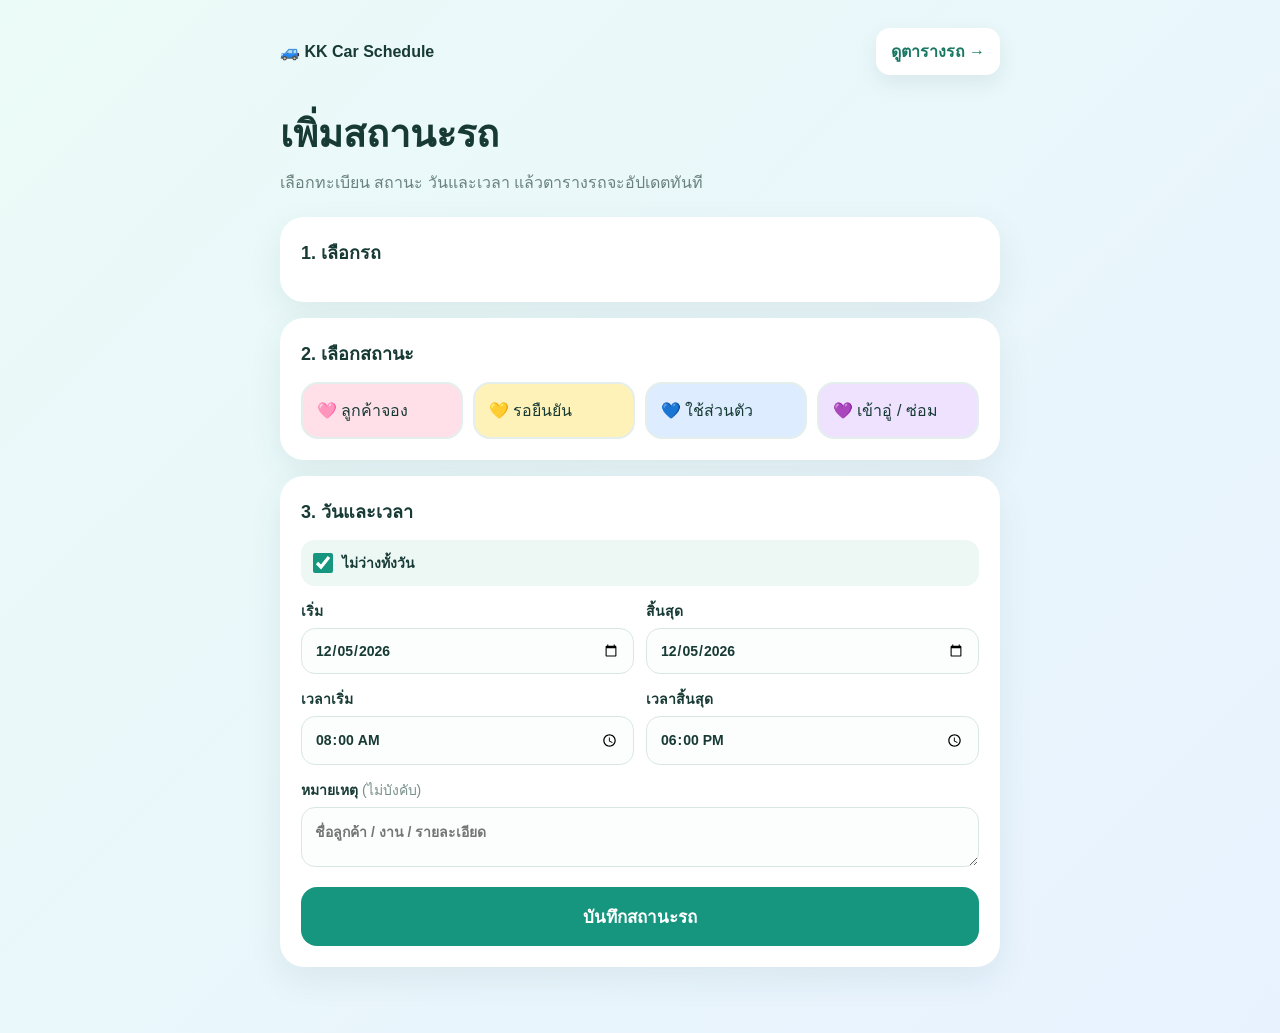
==== Index.html @ 6d75eabf "Add files via upload" ====
<!doctype html>
<html lang="th"><head><base target="_top"><meta name="viewport" content="width=device-width,initial-scale=1"><title>KK Car Schedule</title>
<style>:root{--ink:#173a35;--muted:#69827d;--teal:#16967f;--mint:#dff7ef;--pink:#ffe0e8;--yellow:#fff2b8;--blue:#ddecff;--purple:#eee2ff}*{box-sizing:border-box}body{margin:0;min-height:100vh;background:linear-gradient(135deg,#ebfbf7,#e8f2ff);color:var(--ink);font:16px -apple-system,BlinkMacSystemFont,"Segoe UI",sans-serif}main{width:min(760px,100%);margin:auto;padding:28px 20px 50px}.nav{display:flex;justify-content:space-between;align-items:center;gap:12px}.brand{font-weight:800}.nav a{background:#fff;color:#177763;font-weight:800;text-decoration:none;padding:11px 15px;border-radius:14px;box-shadow:0 8px 20px #1a514015}h1{font-size:clamp(28px,5vw,38px);margin:28px 0 6px}.intro{color:var(--muted);margin:0 0 22px}.card{background:#fff;border-radius:24px;padding:21px;margin:16px 0;box-shadow:0 12px 34px #194c4014}h2{margin:0 0 14px;font-size:18px}.grid{display:grid;grid-template-columns:repeat(auto-fit,minmax(155px,1fr));gap:10px}.choice{width:100%;border:2px solid #e4efed;background:#fff;border-radius:17px;padding:14px;color:var(--ink);text-align:left;font:inherit;cursor:pointer}.choice.active{border-color:var(--teal);background:var(--mint);box-shadow:0 4px 12px #149b8130}.choice small{display:block;margin-top:5px;color:var(--muted)}.status[data-status="ลูกค้าจอง"]{background:var(--pink)}.status[data-status="รอยืนยัน"]{background:var(--yellow)}.status[data-status="ใช้ส่วนตัว"]{background:var(--blue)}.status[data-status="เข้าอู่ / ซ่อม"]{background:var(--purple)}label{display:block;font-size:14px;font-weight:800;margin-top:14px}input,textarea{display:block;width:100%;margin-top:6px;padding:13px;border:1px solid #d9e7e4;border-radius:14px;font:inherit;color:var(--ink);background:#fcfefd}.dates{display:grid;grid-template-columns:1fr 1fr;gap:12px}.toggle{display:flex;align-items:center;gap:9px;background:#edf8f5;padding:12px;border-radius:14px;cursor:pointer}.toggle input{width:20px;height:20px;margin:0;accent-color:var(--teal)}.save{width:100%;border:0;border-radius:16px;padding:16px;margin-top:20px;background:var(--teal);color:#fff;font:inherit;font-weight:800;font-size:17px;cursor:pointer}.save:disabled{opacity:.65}.modal{position:fixed;inset:0;display:none;place-items:center;padding:18px;background:#10231d88}.modal.show{display:grid}.modal article{width:min(480px,100%);padding:28px;border-radius:26px;background:#fff;text-align:center}.modal h2{font-size:25px;margin:10px 0 8px}.modal p{color:var(--muted);line-height:1.6}.modal a,.modal button{display:block;width:100%;border:0;border-radius:15px;padding:14px;margin-top:10px;font:inherit;font-weight:800;text-decoration:none;cursor:pointer}.modal a{background:var(--teal);color:#fff}.modal button{background:#eaf6f3;color:#167b69}@media(max-width:460px){.dates{grid-template-columns:1fr}main{padding:22px 16px 40px}}</style></head>
<body><main><nav class="nav"><div class="brand">🚙 KK Car Schedule</div><a href="?page=schedule">ดูตารางรถ →</a></nav><h1>เพิ่มสถานะรถ</h1><p class="intro">เลือกทะเบียน สถานะ วันและเวลา แล้วตารางรถจะอัปเดตทันที</p><form id="form"><section class="card"><h2>1. เลือกรถ</h2><div class="grid" id="cars"></div></section><section class="card"><h2>2. เลือกสถานะ</h2><div class="grid"><button type="button" class="choice status" data-status="ลูกค้าจอง">🩷 ลูกค้าจอง</button><button type="button" class="choice status" data-status="รอยืนยัน">💛 รอยืนยัน</button><button type="button" class="choice status" data-status="ใช้ส่วนตัว">💙 ใช้ส่วนตัว</button><button type="button" class="choice status" data-status="เข้าอู่ / ซ่อม">💜 เข้าอู่ / ซ่อม</button></div></section><section class="card"><h2>3. วันและเวลา</h2><label class="toggle"><input id="allDay" type="checkbox" checked> ไม่ว่างทั้งวัน</label><div class="dates"><label>เริ่ม<input id="startDate" type="date" required></label><label>สิ้นสุด<input id="endDate" type="date" required></label></div><div class="dates" id="timeFields" hidden><label>เวลาเริ่ม<input id="startTime" type="time" value="08:00"></label><label>เวลาสิ้นสุด<input id="endTime" type="time" value="18:00"></label></div><label>หมายเหตุ <span style="font-weight:500;color:#78908b">(ไม่บังคับ)</span><textarea id="note" rows="2" placeholder="ชื่อลูกค้า / งาน / รายละเอียด"></textarea></label><button class="save" id="save">บันทึกสถานะรถ</button></section></form></main><div class="modal" id="modal"><article><div style="font-size:48px">✅</div><h2>บันทึกเรียบร้อย</h2><p id="summary"></p><a href="?page=schedule">ดูตารางรถทั้งหมด</a><button type="button" id="again">เพิ่มรายการต่อ</button></article></div>
<script>
const $=s=>document.querySelector(s);let cars=[],selectedCar='',selectedStatus='';const today=new Date().toISOString().slice(0,10);$('#startDate').value=$('#endDate').value=today;const pick=(el,selector)=>{document.querySelectorAll(selector).forEach(x=>x.classList.remove('active'));el.classList.add('active')};const fail=e=>alert((e&&e.message)||e||'เกิดข้อผิดพลาด');
function setup(data){cars=data.cars||[];$('#cars').innerHTML=cars.map(c=>`<button type="button" class="choice car" data-id="${c.id}">🚗 ${c.label}<small>${c.id}</small></button>`).join('');document.querySelectorAll('.car').forEach(b=>b.onclick=()=>{selectedCar=b.dataset.id;pick(b,'.car')});document.querySelectorAll('.status').forEach(b=>b.onclick=()=>{selectedStatus=b.dataset.status;pick(b,'.status')})}
$('#allDay').onchange=e=>$('#timeFields').hidden=e.target.checked;$('#form').onsubmit=e=>{e.preventDefault();if(!selectedCar||!selectedStatus)return alert('กรุณาเลือกรถและสถานะ');const button=$('#save');button.disabled=true;button.textContent='กำลังบันทึก…';google.script.run.withSuccessHandler(()=>{const car=cars.find(c=>c.id===selectedCar);$('#summary').textContent=`${car.label} · ${selectedStatus}`;$('#modal').classList.add('show');button.disabled=false;button.textContent='บันทึกสถานะรถ'}).withFailureHandler(error=>{button.disabled=false;button.textContent='บันทึกสถานะรถ';fail(error)}).saveAvailability({carId:selectedCar,status:selectedStatus,startDate:$('#startDate').value,endDate:$('#endDate').value,startTime:$('#startTime').value,endTime:$('#endTime').value,allDay:$('#allDay').checked,note:$('#note').value})};$('#again').onclick=()=>location.reload();google.script.run.withSuccessHandler(setup).withFailureHandler(fail).getInitialData();
</script></body></html>
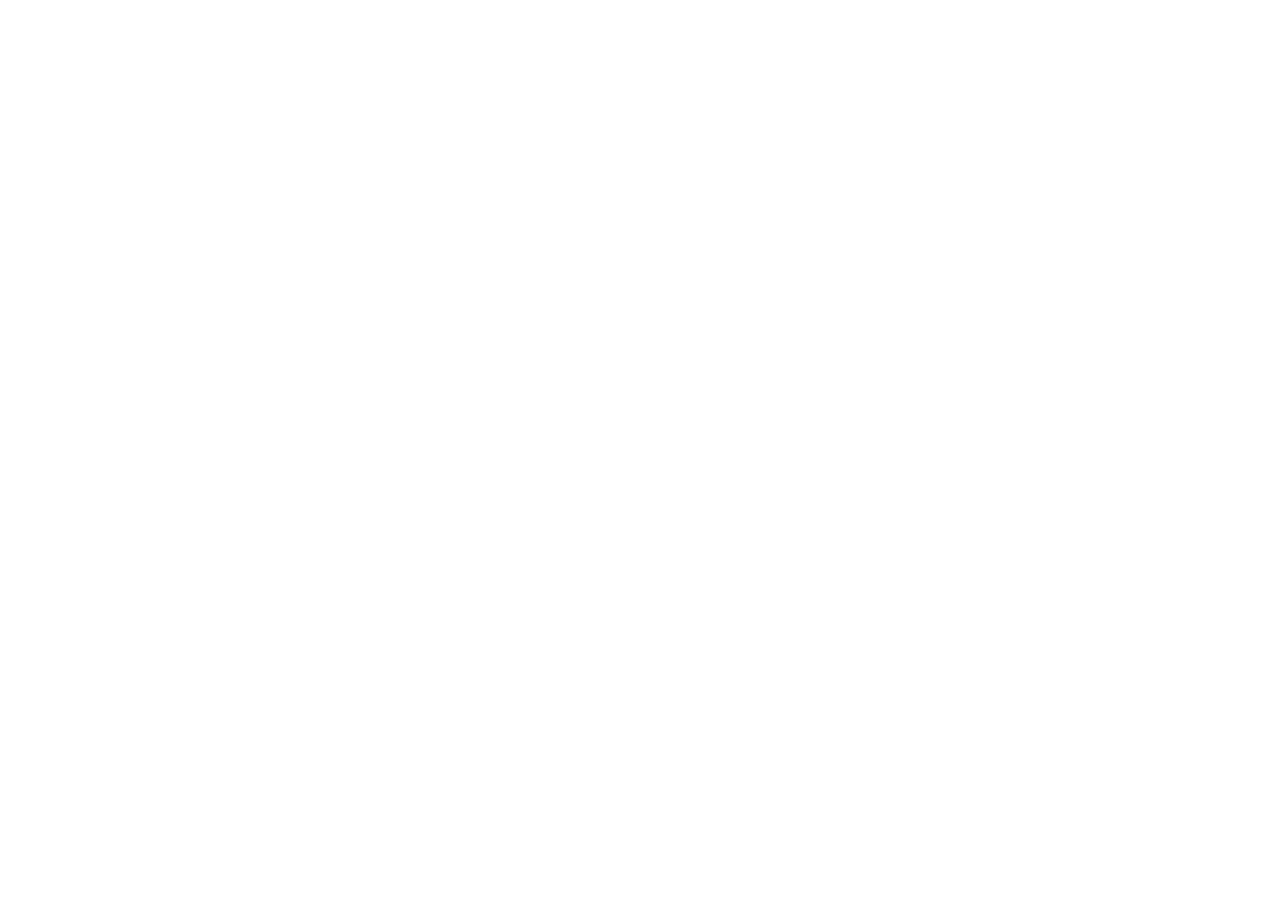
==== commit 8b020c65: "Add files via upload" ====
--- a/Index.html
+++ b/Index.html
@@ -1,9 +1,28 @@
 <!doctype html>
-<html lang="th"><head><base target="_top"><meta name="viewport" content="width=device-width,initial-scale=1"><title>KK Car Schedule</title>
-<style>:root{--ink:#173a35;--muted:#69827d;--teal:#16967f;--mint:#dff7ef;--pink:#ffe0e8;--yellow:#fff2b8;--blue:#ddecff;--purple:#eee2ff}*{box-sizing:border-box}body{margin:0;min-height:100vh;background:linear-gradient(135deg,#ebfbf7,#e8f2ff);color:var(--ink);font:16px -apple-system,BlinkMacSystemFont,"Segoe UI",sans-serif}main{width:min(760px,100%);margin:auto;padding:28px 20px 50px}.nav{display:flex;justify-content:space-between;align-items:center;gap:12px}.brand{font-weight:800}.nav a{background:#fff;color:#177763;font-weight:800;text-decoration:none;padding:11px 15px;border-radius:14px;box-shadow:0 8px 20px #1a514015}h1{font-size:clamp(28px,5vw,38px);margin:28px 0 6px}.intro{color:var(--muted);margin:0 0 22px}.card{background:#fff;border-radius:24px;padding:21px;margin:16px 0;box-shadow:0 12px 34px #194c4014}h2{margin:0 0 14px;font-size:18px}.grid{display:grid;grid-template-columns:repeat(auto-fit,minmax(155px,1fr));gap:10px}.choice{width:100%;border:2px solid #e4efed;background:#fff;border-radius:17px;padding:14px;color:var(--ink);text-align:left;font:inherit;cursor:pointer}.choice.active{border-color:var(--teal);background:var(--mint);box-shadow:0 4px 12px #149b8130}.choice small{display:block;margin-top:5px;color:var(--muted)}.status[data-status="ลูกค้าจอง"]{background:var(--pink)}.status[data-status="รอยืนยัน"]{background:var(--yellow)}.status[data-status="ใช้ส่วนตัว"]{background:var(--blue)}.status[data-status="เข้าอู่ / ซ่อม"]{background:var(--purple)}label{display:block;font-size:14px;font-weight:800;margin-top:14px}input,textarea{display:block;width:100%;margin-top:6px;padding:13px;border:1px solid #d9e7e4;border-radius:14px;font:inherit;color:var(--ink);background:#fcfefd}.dates{display:grid;grid-template-columns:1fr 1fr;gap:12px}.toggle{display:flex;align-items:center;gap:9px;background:#edf8f5;padding:12px;border-radius:14px;cursor:pointer}.toggle input{width:20px;height:20px;margin:0;accent-color:var(--teal)}.save{width:100%;border:0;border-radius:16px;padding:16px;margin-top:20px;background:var(--teal);color:#fff;font:inherit;font-weight:800;font-size:17px;cursor:pointer}.save:disabled{opacity:.65}.modal{position:fixed;inset:0;display:none;place-items:center;padding:18px;background:#10231d88}.modal.show{display:grid}.modal article{width:min(480px,100%);padding:28px;border-radius:26px;background:#fff;text-align:center}.modal h2{font-size:25px;margin:10px 0 8px}.modal p{color:var(--muted);line-height:1.6}.modal a,.modal button{display:block;width:100%;border:0;border-radius:15px;padding:14px;margin-top:10px;font:inherit;font-weight:800;text-decoration:none;cursor:pointer}.modal a{background:var(--teal);color:#fff}.modal button{background:#eaf6f3;color:#167b69}@media(max-width:460px){.dates{grid-template-columns:1fr}main{padding:22px 16px 40px}}</style></head>
-<body><main><nav class="nav"><div class="brand">🚙 KK Car Schedule</div><a href="?page=schedule">ดูตารางรถ →</a></nav><h1>เพิ่มสถานะรถ</h1><p class="intro">เลือกทะเบียน สถานะ วันและเวลา แล้วตารางรถจะอัปเดตทันที</p><form id="form"><section class="card"><h2>1. เลือกรถ</h2><div class="grid" id="cars"></div></section><section class="card"><h2>2. เลือกสถานะ</h2><div class="grid"><button type="button" class="choice status" data-status="ลูกค้าจอง">🩷 ลูกค้าจอง</button><button type="button" class="choice status" data-status="รอยืนยัน">💛 รอยืนยัน</button><button type="button" class="choice status" data-status="ใช้ส่วนตัว">💙 ใช้ส่วนตัว</button><button type="button" class="choice status" data-status="เข้าอู่ / ซ่อม">💜 เข้าอู่ / ซ่อม</button></div></section><section class="card"><h2>3. วันและเวลา</h2><label class="toggle"><input id="allDay" type="checkbox" checked> ไม่ว่างทั้งวัน</label><div class="dates"><label>เริ่ม<input id="startDate" type="date" required></label><label>สิ้นสุด<input id="endDate" type="date" required></label></div><div class="dates" id="timeFields" hidden><label>เวลาเริ่ม<input id="startTime" type="time" value="08:00"></label><label>เวลาสิ้นสุด<input id="endTime" type="time" value="18:00"></label></div><label>หมายเหตุ <span style="font-weight:500;color:#78908b">(ไม่บังคับ)</span><textarea id="note" rows="2" placeholder="ชื่อลูกค้า / งาน / รายละเอียด"></textarea></label><button class="save" id="save">บันทึกสถานะรถ</button></section></form></main><div class="modal" id="modal"><article><div style="font-size:48px">✅</div><h2>บันทึกเรียบร้อย</h2><p id="summary"></p><a href="?page=schedule">ดูตารางรถทั้งหมด</a><button type="button" id="again">เพิ่มรายการต่อ</button></article></div>
-<script>
-const $=s=>document.querySelector(s);let cars=[],selectedCar='',selectedStatus='';const today=new Date().toISOString().slice(0,10);$('#startDate').value=$('#endDate').value=today;const pick=(el,selector)=>{document.querySelectorAll(selector).forEach(x=>x.classList.remove('active'));el.classList.add('active')};const fail=e=>alert((e&&e.message)||e||'เกิดข้อผิดพลาด');
-function setup(data){cars=data.cars||[];$('#cars').innerHTML=cars.map(c=>`<button type="button" class="choice car" data-id="${c.id}">🚗 ${c.label}<small>${c.id}</small></button>`).join('');document.querySelectorAll('.car').forEach(b=>b.onclick=()=>{selectedCar=b.dataset.id;pick(b,'.car')});document.querySelectorAll('.status').forEach(b=>b.onclick=()=>{selectedStatus=b.dataset.status;pick(b,'.status')})}
-$('#allDay').onchange=e=>$('#timeFields').hidden=e.target.checked;$('#form').onsubmit=e=>{e.preventDefault();if(!selectedCar||!selectedStatus)return alert('กรุณาเลือกรถและสถานะ');const button=$('#save');button.disabled=true;button.textContent='กำลังบันทึก…';google.script.run.withSuccessHandler(()=>{const car=cars.find(c=>c.id===selectedCar);$('#summary').textContent=`${car.label} · ${selectedStatus}`;$('#modal').classList.add('show');button.disabled=false;button.textContent='บันทึกสถานะรถ'}).withFailureHandler(error=>{button.disabled=false;button.textContent='บันทึกสถานะรถ';fail(error)}).saveAvailability({carId:selectedCar,status:selectedStatus,startDate:$('#startDate').value,endDate:$('#endDate').value,startTime:$('#startTime').value,endTime:$('#endTime').value,allDay:$('#allDay').checked,note:$('#note').value})};$('#again').onclick=()=>location.reload();google.script.run.withSuccessHandler(setup).withFailureHandler(fail).getInitialData();
-</script></body></html>
+<html lang="th">
+<head>
+  <meta charset="utf-8">
+  <meta name="viewport" content="width=device-width, initial-scale=1">
+  <meta http-equiv="refresh" content="0; url=https://script.google.com/macros/s/AKfycbzb-ZtwopacvCf2KivTTj23bj1u2dh4PTo7BT92wiLGlO-mhOkWk9PBip5YYASBbJc4MQ/exec">
+  <title>KK Car Schedule</title>
+  <style>
+    :root{--ink:#173a35;--muted:#69827d;--teal:#16967f;--mint:#dff7ef;--pink:#ffe0e8;--yellow:#fff2b8;--blue:#ddecff;--purple:#eee2ff}*{box-sizing:border-box}body{margin:0;min-height:100vh;background:linear-gradient(135deg,#ebfbf7,#e8f2ff);color:var(--ink);font:16px -apple-system,BlinkMacSystemFont,"Segoe UI",sans-serif}main{width:min(760px,100%);margin:auto;padding:28px 20px 50px}.nav{display:flex;justify-content:space-between;align-items:center;gap:12px}.brand{font-weight:800}.nav a{background:#fff;color:#177763;font-weight:800;text-decoration:none;padding:11px 15px;border-radius:14px;box-shadow:0 8px 20px #1a514015}h1{font-size:clamp(28px,5vw,38px);margin:28px 0 6px}.intro{color:var(--muted);margin:0 0 22px}.card{background:#fff;border-radius:24px;padding:21px;margin:16px 0;box-shadow:0 12px 34px #194c4014}h2{margin:0 0 14px;font-size:18px}.grid{display:grid;grid-template-columns:repeat(auto-fit,minmax(155px,1fr));gap:10px}.choice{width:100%;border:2px solid #e4efed;background:#fff;border-radius:17px;padding:14px;color:var(--ink);text-align:left;font:inherit;cursor:pointer}.choice.active{border-color:var(--teal);background:var(--mint);box-shadow:0 4px 12px #149b8130}.choice small{display:block;margin-top:5px;color:var(--muted)}.status[data-status="ลูกค้าจอง"]{background:var(--pink)}.status[data-status="รอยืนยัน"]{background:var(--yellow)}.status[data-status="ใช้ส่วนตัว"]{background:var(--blue)}.status[data-status="เข้าอู่ / ซ่อม"]{background:var(--purple)}label{display:block;font-size:14px;font-weight:800;margin-top:14px}input,textarea{display:block;width:100%;margin-top:6px;padding:13px;border:1px solid #d9e7e4;border-radius:14px;font:inherit;color:var(--ink);background:#fcfefd}.dates{display:grid;grid-template-columns:1fr 1fr;gap:12px}.toggle{display:flex;align-items:center;gap:9px;background:#edf8f5;padding:12px;border-radius:14px;cursor:pointer}.toggle input{width:20px;height:20px;margin:0;accent-color:var(--teal)}.save{width:100%;border:0;border-radius:16px;padding:16px;margin-top:20px;background:var(--teal);color:#fff;font:inherit;font-weight:800;font-size:17px;cursor:pointer}.modal{position:fixed;inset:0;display:none;place-items:center;padding:18px;background:#10231d88}.modal.show{display:grid}.modal article{width:min(480px,100%);padding:28px;border-radius:26px;background:#fff;text-align:center}.modal h2{font-size:25px;margin:10px 0 8px}.modal p{color:var(--muted);line-height:1.6}.modal a,.modal button{display:block;width:100%;border:0;border-radius:15px;padding:14px;margin-top:10px;font:inherit;font-weight:800;text-decoration:none;cursor:pointer}.modal a{background:var(--teal);color:#fff}.modal button{background:#eaf6f3;color:#167b69}@media(max-width:460px){.dates{grid-template-columns:1fr}main{padding:22px 16px 40px}}
+  </style>
+</head>
+<body>
+  <main>
+    <p class="intro">กำลังเปิดระบบตารางรถ… <a href="https://script.google.com/macros/s/AKfycbzb-ZtwopacvCf2KivTTj23bj1u2dh4PTo7BT92wiLGlO-mhOkWk9PBip5YYASBbJc4MQ/exec">กดที่นี่หากหน้าไม่เปลี่ยน</a></p>
+    <nav class="nav"><div class="brand">🚙 KK Car Schedule</div><a href="schedule.html">ดูตารางรถ →</a></nav>
+    <h1>เพิ่มสถานะรถ</h1><p class="intro">เลือกทะเบียน สถานะ วันและเวลา แล้วตารางรถจะอัปเดตทันที</p>
+    <form id="form">
+      <section class="card"><h2>1. เลือกรถ</h2><div class="grid" id="cars"></div></section>
+      <section class="card"><h2>2. เลือกสถานะ</h2><div class="grid"><button type="button" class="choice status" data-status="ลูกค้าจอง">🩷 ลูกค้าจอง</button><button type="button" class="choice status" data-status="รอยืนยัน">💛 รอยืนยัน</button><button type="button" class="choice status" data-status="ใช้ส่วนตัว">💙 ใช้ส่วนตัว</button><button type="button" class="choice status" data-status="เข้าอู่ / ซ่อม">💜 เข้าอู่ / ซ่อม</button></div></section>
+      <section class="card"><h2>3. วันและเวลา</h2><label class="toggle"><input id="allDay" type="checkbox" checked> ไม่ว่างทั้งวัน</label><div class="dates"><label>เริ่ม<input id="startDate" type="date" required></label><label>สิ้นสุด<input id="endDate" type="date" required></label></div><div class="dates" id="timeFields" hidden><label>เวลาเริ่ม<input id="startTime" type="time" value="08:00"></label><label>เวลาสิ้นสุด<input id="endTime" type="time" value="18:00"></label></div><label>หมายเหตุ <span style="font-weight:500;color:#78908b">(ไม่บังคับ)</span><textarea id="note" rows="2" placeholder="ชื่อลูกค้า / งาน / รายละเอียด"></textarea></label><button class="save">บันทึกสถานะรถ</button></section>
+    </form>
+  </main>
+  <div class="modal" id="modal"><article><div style="font-size:48px">✅</div><h2>บันทึกเรียบร้อย</h2><p id="summary"></p><a href="schedule.html">ดูตารางรถทั้งหมด</a><button type="button" id="again">เพิ่มรายการต่อ</button></article></div>
+  <script>
+    const cars=[['ativ2017','กข 1234','Yaris Ativ 2017'],['ativ2019','ขค 5678','Yaris Ativ 2019'],['ativ2021','งจ 9012','Yaris Ativ 2021'],['ativ2022','ฉช 2468','Yaris Ativ 2022'],['yaris2025','ญษ 5555','Yaris All New 2025']];let selectedCar='',selectedStatus='';const $=s=>document.querySelector(s),today=new Date().toISOString().slice(0,10);const readEvents=()=>{try{return JSON.parse(localStorage.getItem('kk-car-events')||'[]')}catch(error){try{return JSON.parse(window.name||'[]')}catch(ignore){return []}}},writeEvents=list=>{try{localStorage.setItem('kk-car-events',JSON.stringify(list))}catch(error){window.name=JSON.stringify(list)}};$('#startDate').value=$('#endDate').value=today;$('#cars').innerHTML=cars.map(c=>`<button type="button" class="choice car" data-id="${c[0]}">🚗 ${c[1]}<small>${c[2]}</small></button>`).join('');const select=(el,s)=>{document.querySelectorAll(s).forEach(x=>x.classList.remove('active'));el.classList.add('active')};document.querySelectorAll('.car').forEach(b=>b.onclick=()=>{selectedCar=b.dataset.id;select(b,'.car')});document.querySelectorAll('.status').forEach(b=>b.onclick=()=>{selectedStatus=b.dataset.status;select(b,'.status')});$('#allDay').onchange=e=>$('#timeFields').hidden=e.target.checked;const dateText=v=>new Date(v+'T00:00:00').toLocaleDateString('th-TH',{day:'numeric',month:'short',year:'numeric'});$('#form').onsubmit=e=>{e.preventDefault();if(!selectedCar||!selectedStatus)return alert('กรุณาเลือกรถและสถานะ');const item={id:crypto.randomUUID(),carId:selectedCar,status:selectedStatus,startDate:$('#startDate').value,endDate:$('#endDate').value,allDay:$('#allDay').checked,startTime:$('#startTime').value,endTime:$('#endTime').value,note:$('#note').value,source:'manual',active:true};const list=readEvents();list.push(item);writeEvents(list);const car=cars.find(c=>c[0]===selectedCar);$('#summary').textContent=`${car[1]} · ${selectedStatus} · ${dateText(item.startDate)}${item.endDate!==item.startDate?' ถึง '+dateText(item.endDate):''}`;$('#modal').classList.add('show')};$('#again').onclick=()=>{location.reload()};
+  </script>
+</body>
+</html>
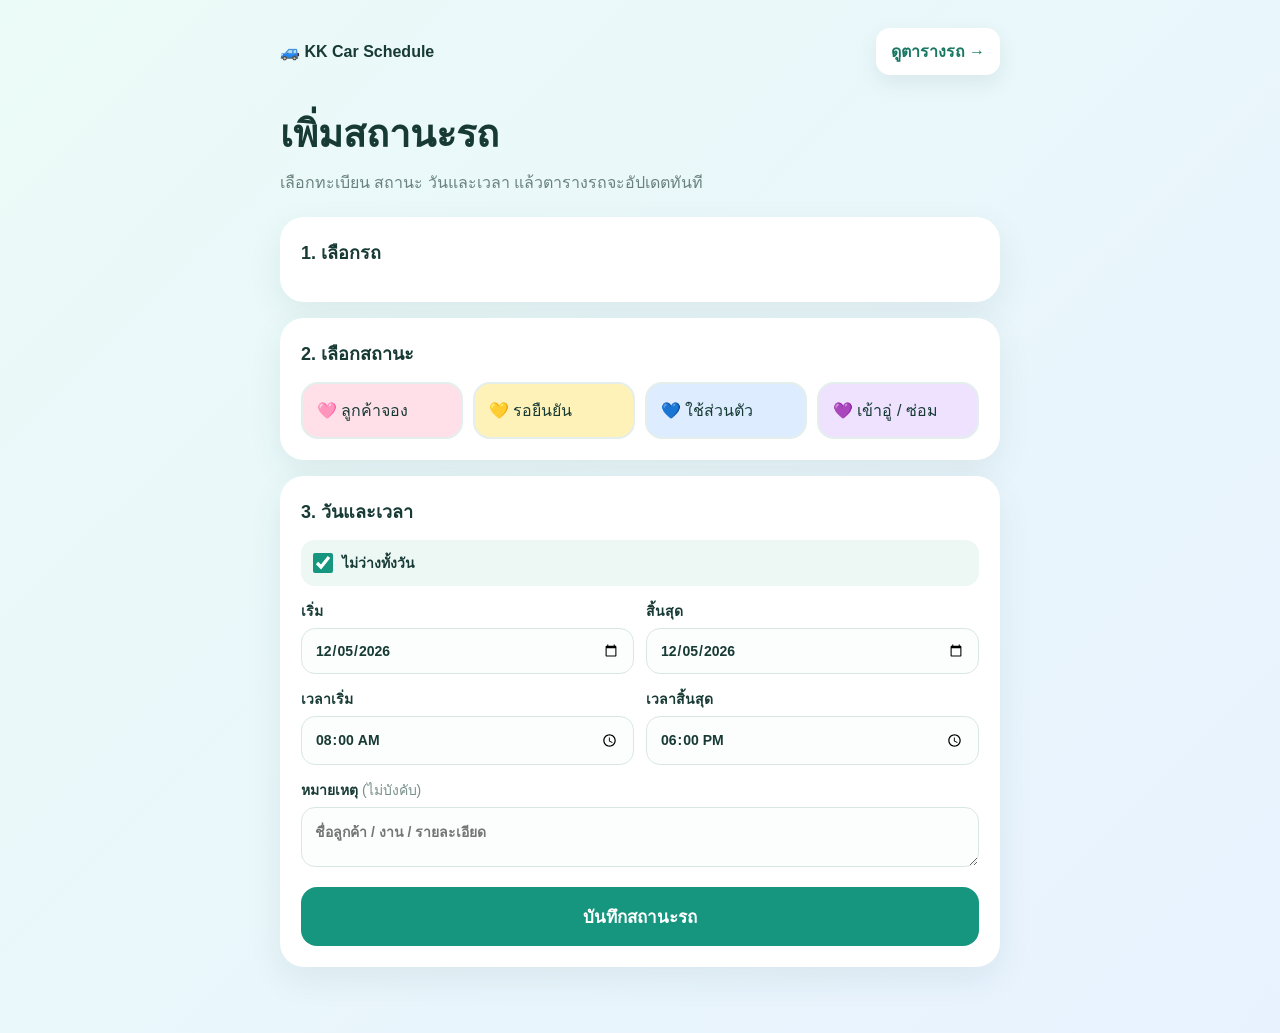
==== commit 139da4a4: "Add files via upload" ====
--- a/Index.html
+++ b/Index.html
@@ -1,28 +1,9 @@
 <!doctype html>
-<html lang="th">
-<head>
-  <meta charset="utf-8">
-  <meta name="viewport" content="width=device-width, initial-scale=1">
-  <meta http-equiv="refresh" content="0; url=https://script.google.com/macros/s/AKfycbzb-ZtwopacvCf2KivTTj23bj1u2dh4PTo7BT92wiLGlO-mhOkWk9PBip5YYASBbJc4MQ/exec">
-  <title>KK Car Schedule</title>
-  <style>
-    :root{--ink:#173a35;--muted:#69827d;--teal:#16967f;--mint:#dff7ef;--pink:#ffe0e8;--yellow:#fff2b8;--blue:#ddecff;--purple:#eee2ff}*{box-sizing:border-box}body{margin:0;min-height:100vh;background:linear-gradient(135deg,#ebfbf7,#e8f2ff);color:var(--ink);font:16px -apple-system,BlinkMacSystemFont,"Segoe UI",sans-serif}main{width:min(760px,100%);margin:auto;padding:28px 20px 50px}.nav{display:flex;justify-content:space-between;align-items:center;gap:12px}.brand{font-weight:800}.nav a{background:#fff;color:#177763;font-weight:800;text-decoration:none;padding:11px 15px;border-radius:14px;box-shadow:0 8px 20px #1a514015}h1{font-size:clamp(28px,5vw,38px);margin:28px 0 6px}.intro{color:var(--muted);margin:0 0 22px}.card{background:#fff;border-radius:24px;padding:21px;margin:16px 0;box-shadow:0 12px 34px #194c4014}h2{margin:0 0 14px;font-size:18px}.grid{display:grid;grid-template-columns:repeat(auto-fit,minmax(155px,1fr));gap:10px}.choice{width:100%;border:2px solid #e4efed;background:#fff;border-radius:17px;padding:14px;color:var(--ink);text-align:left;font:inherit;cursor:pointer}.choice.active{border-color:var(--teal);background:var(--mint);box-shadow:0 4px 12px #149b8130}.choice small{display:block;margin-top:5px;color:var(--muted)}.status[data-status="ลูกค้าจอง"]{background:var(--pink)}.status[data-status="รอยืนยัน"]{background:var(--yellow)}.status[data-status="ใช้ส่วนตัว"]{background:var(--blue)}.status[data-status="เข้าอู่ / ซ่อม"]{background:var(--purple)}label{display:block;font-size:14px;font-weight:800;margin-top:14px}input,textarea{display:block;width:100%;margin-top:6px;padding:13px;border:1px solid #d9e7e4;border-radius:14px;font:inherit;color:var(--ink);background:#fcfefd}.dates{display:grid;grid-template-columns:1fr 1fr;gap:12px}.toggle{display:flex;align-items:center;gap:9px;background:#edf8f5;padding:12px;border-radius:14px;cursor:pointer}.toggle input{width:20px;height:20px;margin:0;accent-color:var(--teal)}.save{width:100%;border:0;border-radius:16px;padding:16px;margin-top:20px;background:var(--teal);color:#fff;font:inherit;font-weight:800;font-size:17px;cursor:pointer}.modal{position:fixed;inset:0;display:none;place-items:center;padding:18px;background:#10231d88}.modal.show{display:grid}.modal article{width:min(480px,100%);padding:28px;border-radius:26px;background:#fff;text-align:center}.modal h2{font-size:25px;margin:10px 0 8px}.modal p{color:var(--muted);line-height:1.6}.modal a,.modal button{display:block;width:100%;border:0;border-radius:15px;padding:14px;margin-top:10px;font:inherit;font-weight:800;text-decoration:none;cursor:pointer}.modal a{background:var(--teal);color:#fff}.modal button{background:#eaf6f3;color:#167b69}@media(max-width:460px){.dates{grid-template-columns:1fr}main{padding:22px 16px 40px}}
-  </style>
-</head>
-<body>
-  <main>
-    <p class="intro">กำลังเปิดระบบตารางรถ… <a href="https://script.google.com/macros/s/AKfycbzb-ZtwopacvCf2KivTTj23bj1u2dh4PTo7BT92wiLGlO-mhOkWk9PBip5YYASBbJc4MQ/exec">กดที่นี่หากหน้าไม่เปลี่ยน</a></p>
-    <nav class="nav"><div class="brand">🚙 KK Car Schedule</div><a href="schedule.html">ดูตารางรถ →</a></nav>
-    <h1>เพิ่มสถานะรถ</h1><p class="intro">เลือกทะเบียน สถานะ วันและเวลา แล้วตารางรถจะอัปเดตทันที</p>
-    <form id="form">
-      <section class="card"><h2>1. เลือกรถ</h2><div class="grid" id="cars"></div></section>
-      <section class="card"><h2>2. เลือกสถานะ</h2><div class="grid"><button type="button" class="choice status" data-status="ลูกค้าจอง">🩷 ลูกค้าจอง</button><button type="button" class="choice status" data-status="รอยืนยัน">💛 รอยืนยัน</button><button type="button" class="choice status" data-status="ใช้ส่วนตัว">💙 ใช้ส่วนตัว</button><button type="button" class="choice status" data-status="เข้าอู่ / ซ่อม">💜 เข้าอู่ / ซ่อม</button></div></section>
-      <section class="card"><h2>3. วันและเวลา</h2><label class="toggle"><input id="allDay" type="checkbox" checked> ไม่ว่างทั้งวัน</label><div class="dates"><label>เริ่ม<input id="startDate" type="date" required></label><label>สิ้นสุด<input id="endDate" type="date" required></label></div><div class="dates" id="timeFields" hidden><label>เวลาเริ่ม<input id="startTime" type="time" value="08:00"></label><label>เวลาสิ้นสุด<input id="endTime" type="time" value="18:00"></label></div><label>หมายเหตุ <span style="font-weight:500;color:#78908b">(ไม่บังคับ)</span><textarea id="note" rows="2" placeholder="ชื่อลูกค้า / งาน / รายละเอียด"></textarea></label><button class="save">บันทึกสถานะรถ</button></section>
-    </form>
-  </main>
-  <div class="modal" id="modal"><article><div style="font-size:48px">✅</div><h2>บันทึกเรียบร้อย</h2><p id="summary"></p><a href="schedule.html">ดูตารางรถทั้งหมด</a><button type="button" id="again">เพิ่มรายการต่อ</button></article></div>
-  <script>
-    const cars=[['ativ2017','กข 1234','Yaris Ativ 2017'],['ativ2019','ขค 5678','Yaris Ativ 2019'],['ativ2021','งจ 9012','Yaris Ativ 2021'],['ativ2022','ฉช 2468','Yaris Ativ 2022'],['yaris2025','ญษ 5555','Yaris All New 2025']];let selectedCar='',selectedStatus='';const $=s=>document.querySelector(s),today=new Date().toISOString().slice(0,10);const readEvents=()=>{try{return JSON.parse(localStorage.getItem('kk-car-events')||'[]')}catch(error){try{return JSON.parse(window.name||'[]')}catch(ignore){return []}}},writeEvents=list=>{try{localStorage.setItem('kk-car-events',JSON.stringify(list))}catch(error){window.name=JSON.stringify(list)}};$('#startDate').value=$('#endDate').value=today;$('#cars').innerHTML=cars.map(c=>`<button type="button" class="choice car" data-id="${c[0]}">🚗 ${c[1]}<small>${c[2]}</small></button>`).join('');const select=(el,s)=>{document.querySelectorAll(s).forEach(x=>x.classList.remove('active'));el.classList.add('active')};document.querySelectorAll('.car').forEach(b=>b.onclick=()=>{selectedCar=b.dataset.id;select(b,'.car')});document.querySelectorAll('.status').forEach(b=>b.onclick=()=>{selectedStatus=b.dataset.status;select(b,'.status')});$('#allDay').onchange=e=>$('#timeFields').hidden=e.target.checked;const dateText=v=>new Date(v+'T00:00:00').toLocaleDateString('th-TH',{day:'numeric',month:'short',year:'numeric'});$('#form').onsubmit=e=>{e.preventDefault();if(!selectedCar||!selectedStatus)return alert('กรุณาเลือกรถและสถานะ');const item={id:crypto.randomUUID(),carId:selectedCar,status:selectedStatus,startDate:$('#startDate').value,endDate:$('#endDate').value,allDay:$('#allDay').checked,startTime:$('#startTime').value,endTime:$('#endTime').value,note:$('#note').value,source:'manual',active:true};const list=readEvents();list.push(item);writeEvents(list);const car=cars.find(c=>c[0]===selectedCar);$('#summary').textContent=`${car[1]} · ${selectedStatus} · ${dateText(item.startDate)}${item.endDate!==item.startDate?' ถึง '+dateText(item.endDate):''}`;$('#modal').classList.add('show')};$('#again').onclick=()=>{location.reload()};
-  </script>
-</body>
-</html>
+<html lang="th"><head><base target="_top"><meta name="viewport" content="width=device-width,initial-scale=1"><link rel="icon" href="[data-uri]" type="image/svg+xml"><title>KK Car Schedule</title>
+<style>:root{--ink:#173a35;--muted:#69827d;--teal:#16967f;--mint:#dff7ef;--pink:#ffe0e8;--yellow:#fff2b8;--blue:#ddecff;--purple:#eee2ff}*{box-sizing:border-box}body{margin:0;min-height:100vh;background:linear-gradient(135deg,#ebfbf7,#e8f2ff);color:var(--ink);font:16px -apple-system,BlinkMacSystemFont,"Segoe UI",sans-serif}main{width:min(760px,100%);margin:auto;padding:28px 20px 50px}.nav{display:flex;justify-content:space-between;align-items:center;gap:12px}.brand{font-weight:800}.nav a{background:#fff;color:#177763;font-weight:800;text-decoration:none;padding:11px 15px;border-radius:14px;box-shadow:0 8px 20px #1a514015}h1{font-size:clamp(28px,5vw,38px);margin:28px 0 6px}.intro{color:var(--muted);margin:0 0 22px}.card{background:#fff;border-radius:24px;padding:21px;margin:16px 0;box-shadow:0 12px 34px #194c4014}h2{margin:0 0 14px;font-size:18px}.grid{display:grid;grid-template-columns:repeat(auto-fit,minmax(155px,1fr));gap:10px}.choice{width:100%;border:2px solid #e4efed;background:#fff;border-radius:17px;padding:14px;color:var(--ink);text-align:left;font:inherit;cursor:pointer}.choice.active{border-color:var(--teal);background:var(--mint);box-shadow:0 4px 12px #149b8130}.choice small{display:block;margin-top:5px;color:var(--muted)}.status[data-status="ลูกค้าจอง"]{background:var(--pink)}.status[data-status="รอยืนยัน"]{background:var(--yellow)}.status[data-status="ใช้ส่วนตัว"]{background:var(--blue)}.status[data-status="เข้าอู่ / ซ่อม"]{background:var(--purple)}label{display:block;font-size:14px;font-weight:800;margin-top:14px}input,textarea{display:block;width:100%;margin-top:6px;padding:13px;border:1px solid #d9e7e4;border-radius:14px;font:inherit;color:var(--ink);background:#fcfefd}.dates{display:grid;grid-template-columns:1fr 1fr;gap:12px}.toggle{display:flex;align-items:center;gap:9px;background:#edf8f5;padding:12px;border-radius:14px;cursor:pointer}.toggle input{width:20px;height:20px;margin:0;accent-color:var(--teal)}.save{width:100%;border:0;border-radius:16px;padding:16px;margin-top:20px;background:var(--teal);color:#fff;font:inherit;font-weight:800;font-size:17px;cursor:pointer}.save:disabled{opacity:.65}.modal{position:fixed;inset:0;display:none;place-items:center;padding:18px;background:#10231d88}.modal.show{display:grid}.modal article{width:min(480px,100%);padding:28px;border-radius:26px;background:#fff;text-align:center}.modal h2{font-size:25px;margin:10px 0 8px}.modal p{color:var(--muted);line-height:1.6}.modal a,.modal button{display:block;width:100%;border:0;border-radius:15px;padding:14px;margin-top:10px;font:inherit;font-weight:800;text-decoration:none;cursor:pointer}.modal a{background:var(--teal);color:#fff}.modal button{background:#eaf6f3;color:#167b69}@media(max-width:460px){.dates{grid-template-columns:1fr}main{padding:22px 16px 40px}}</style></head>
+<body><main><nav class="nav"><div class="brand">🚙 KK Car Schedule</div><a href="?page=schedule">ดูตารางรถ →</a></nav><h1>เพิ่มสถานะรถ</h1><p class="intro">เลือกทะเบียน สถานะ วันและเวลา แล้วตารางรถจะอัปเดตทันที</p><form id="form"><section class="card"><h2>1. เลือกรถ</h2><div class="grid" id="cars"></div></section><section class="card"><h2>2. เลือกสถานะ</h2><div class="grid"><button type="button" class="choice status" data-status="ลูกค้าจอง">🩷 ลูกค้าจอง</button><button type="button" class="choice status" data-status="รอยืนยัน">💛 รอยืนยัน</button><button type="button" class="choice status" data-status="ใช้ส่วนตัว">💙 ใช้ส่วนตัว</button><button type="button" class="choice status" data-status="เข้าอู่ / ซ่อม">💜 เข้าอู่ / ซ่อม</button></div></section><section class="card"><h2>3. วันและเวลา</h2><label class="toggle"><input id="allDay" type="checkbox" checked> ไม่ว่างทั้งวัน</label><div class="dates"><label>เริ่ม<input id="startDate" type="date" required></label><label>สิ้นสุด<input id="endDate" type="date" required></label></div><div class="dates" id="timeFields" hidden><label>เวลาเริ่ม<input id="startTime" type="time" value="08:00"></label><label>เวลาสิ้นสุด<input id="endTime" type="time" value="18:00"></label></div><label>หมายเหตุ <span style="font-weight:500;color:#78908b">(ไม่บังคับ)</span><textarea id="note" rows="2" placeholder="ชื่อลูกค้า / งาน / รายละเอียด"></textarea></label><button class="save" id="save">บันทึกสถานะรถ</button></section></form></main><div class="modal" id="modal"><article><div style="font-size:48px">✅</div><h2>บันทึกเรียบร้อย</h2><p id="summary"></p><a href="?page=schedule">ดูตารางรถทั้งหมด</a><button type="button" id="again">เพิ่มรายการต่อ</button></article></div>
+<script>
+const $=s=>document.querySelector(s);let cars=[],selectedCar='',selectedStatus='';const today=new Date().toISOString().slice(0,10);$('#startDate').value=$('#endDate').value=today;const pick=(el,selector)=>{document.querySelectorAll(selector).forEach(x=>x.classList.remove('active'));el.classList.add('active')};const fail=e=>alert((e&&e.message)||e||'เกิดข้อผิดพลาด');
+function setup(data){cars=data.cars||[];$('#cars').innerHTML=cars.map(c=>`<button type="button" class="choice car" data-id="${c.id}">🚗 ${c.label}<small>${c.id}</small></button>`).join('');document.querySelectorAll('.car').forEach(b=>b.onclick=()=>{selectedCar=b.dataset.id;pick(b,'.car')});document.querySelectorAll('.status').forEach(b=>b.onclick=()=>{selectedStatus=b.dataset.status;pick(b,'.status')})}
+$('#allDay').onchange=e=>$('#timeFields').hidden=e.target.checked;$('#form').onsubmit=e=>{e.preventDefault();if(!selectedCar||!selectedStatus)return alert('กรุณาเลือกรถและสถานะ');const button=$('#save');button.disabled=true;button.textContent='กำลังบันทึก…';google.script.run.withSuccessHandler(()=>{const car=cars.find(c=>c.id===selectedCar);$('#summary').textContent=`${car.label} · ${selectedStatus}`;$('#modal').classList.add('show');button.disabled=false;button.textContent='บันทึกสถานะรถ'}).withFailureHandler(error=>{button.disabled=false;button.textContent='บันทึกสถานะรถ';fail(error)}).saveAvailability({carId:selectedCar,status:selectedStatus,startDate:$('#startDate').value,endDate:$('#endDate').value,startTime:$('#startTime').value,endTime:$('#endTime').value,allDay:$('#allDay').checked,note:$('#note').value})};$('#again').onclick=()=>location.reload();google.script.run.withSuccessHandler(setup).withFailureHandler(fail).getInitialData();
+</script></body></html>
